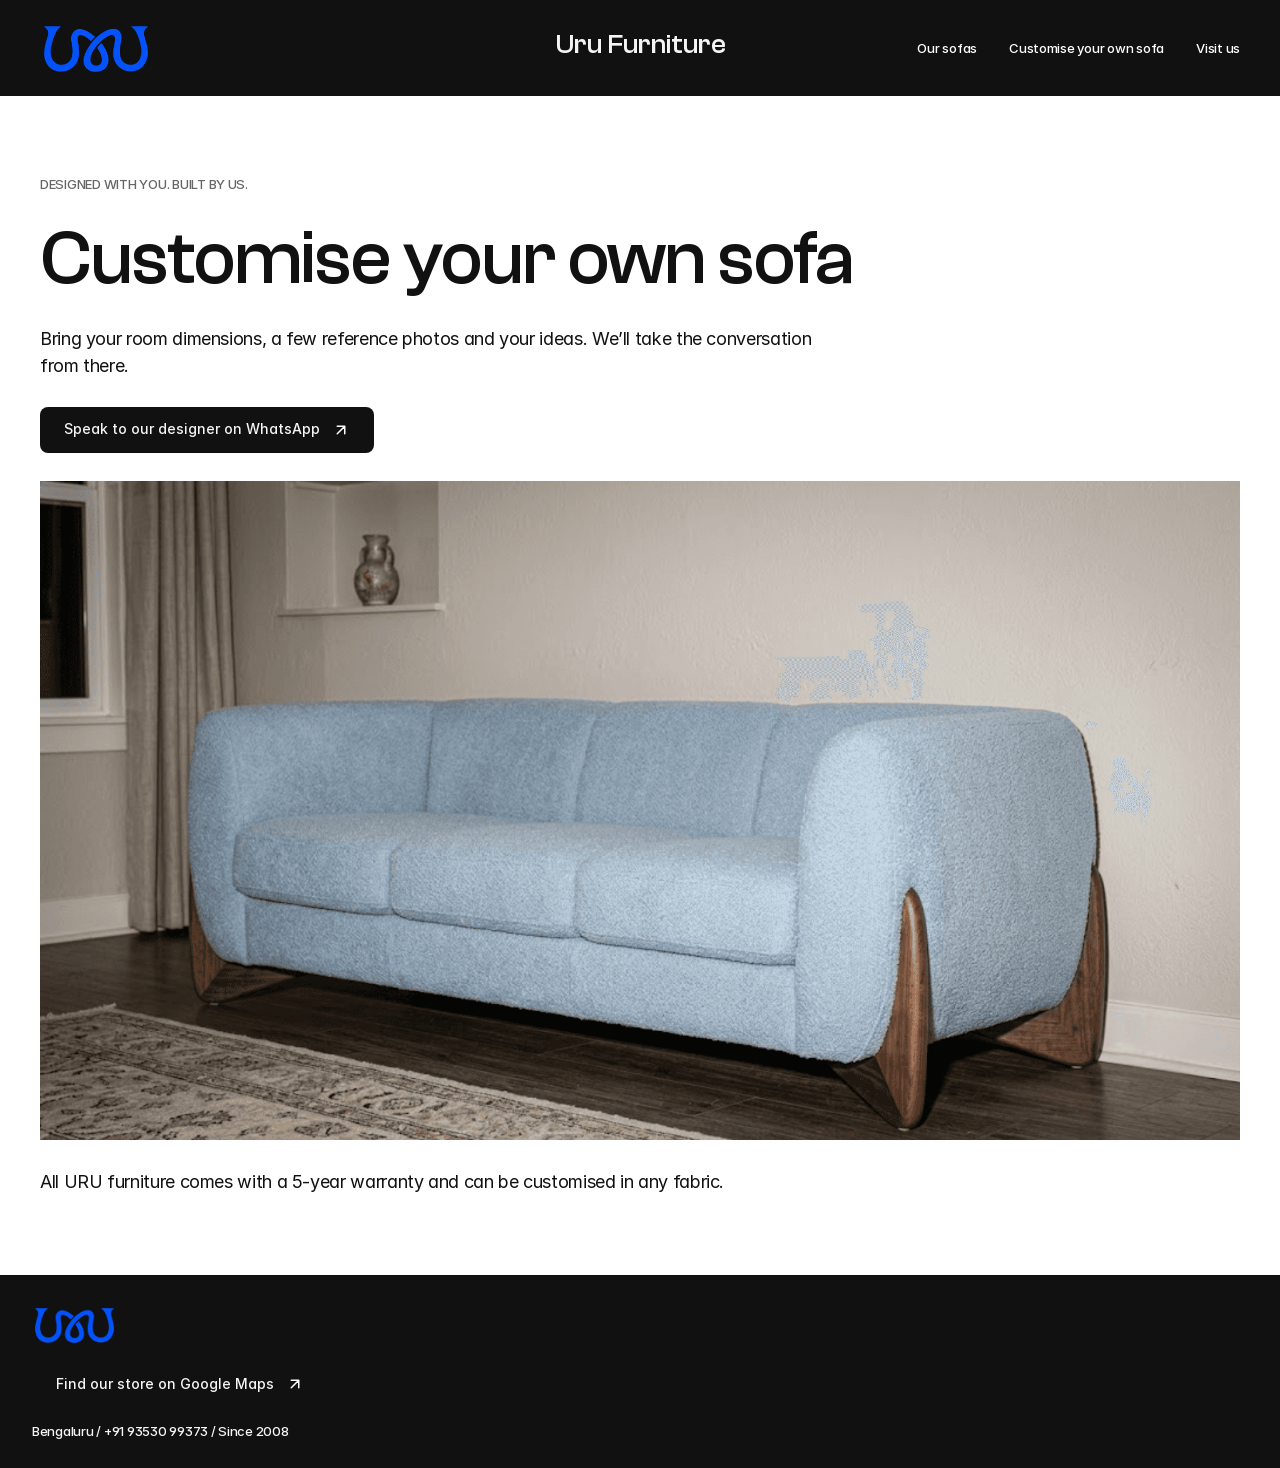
==== customise.html @ b30b2bea "Static rebuild of the URU Furniture website for GitHub Pages" ====
<!doctype html>
<html lang="en">
<head>
  <meta charset="utf-8">
  <meta name="viewport" content="width=device-width, initial-scale=1">
  <title>URU Furniture | Design-forward sofas in Bengaluru</title>
  <meta name="description" content="Design-forward sofas, backed by 18 years of manufacturing experience. Explore URU Furniture and customise your sofa with our designer on WhatsApp.">
  <meta property="og:type" content="website">
  <meta property="og:title" content="URU Furniture | Design-forward sofas in Bengaluru">
  <meta property="og:description" content="Design-forward sofas, backed by 18 years of manufacturing experience. Explore URU Furniture and customise your sofa with our designer on WhatsApp.">
  <link rel="icon" href="/assets/img/favicon.png">
  <link rel="preload" href="/assets/fonts/clash-grotesk-500.woff2" as="font" type="font/woff2" crossorigin>
  <link rel="stylesheet" href="/assets/css/style.css">
  <script src="/assets/js/main.js" defer></script>
</head>
<body>
  <header class="site-header">
    <div class="brand">
      <a class="logo" href="/"><img src="/assets/img/logo.png" alt="URU Furniture logo"></a>
      <button class="menu-toggle" type="button" aria-label="Toggle navigation" aria-expanded="false">
        <svg class="bars" viewBox="0 0 24 24" fill="none" stroke="#fff" stroke-width="2" stroke-linecap="round"><path d="M4 5h16M4 12h16M4 19h16"/></svg>
        <svg class="close" viewBox="0 0 24 24" fill="none" stroke="#fff" stroke-width="2" stroke-linecap="round"><path d="M18 6 6 18M6 6l12 12"/></svg>
      </button>
    </div>
    <p class="title display">Uru Furniture</p>
    <nav class="nav">
      <a href="/#sofas">Our sofas</a>
      <a href="/customise">Customise your own sofa</a>
      <a href="https://share.google/DU03MvZK8UPHaxn5C">Visit us</a>
    </nav>
  </header>

  <main class="page customise">
    <p class="small">DESIGNED WITH YOU. BUILT BY US.</p>
    <h1 class="display">Customise your own sofa</h1>
    <p class="lead intro">Bring your room dimensions, a few reference photos and your ideas. We’ll take the conversation from there.</p>
    <a class="btn" href="https://wa.me/919353099373?text=Hey%2C%20I%27m%20looking%20to%20customise%20a%20sofa%20set">Speak to our designer on WhatsApp</a>
    <img class="cover" src="/assets/img/sofas/moss-2.png" alt="Custom sofa in a living room">
    <p class="lead">All URU furniture comes with a 5-year warranty and can be customised in any fabric.</p>
  </main>

  <footer class="site-footer">
    <a class="logo" href="/"><img src="/assets/img/logo.png" alt="URU Furniture logo"></a>
    <a class="btn" href="https://share.google/DU03MvZK8UPHaxn5C">Find our store on Google Maps</a>
    <p class="small">Bengaluru / +91 93530 99373 / Since 2008</p>
  </footer>
</body>
</html>
---- assets/css/style.css ----
/* ---------- Fonts ---------- */
@font-face { font-family: "Clash Grotesk"; src: url("../fonts/clash-grotesk-500.woff2") format("woff2"); font-weight: 500; font-display: swap; }
@font-face { font-family: "Clash Grotesk"; src: url("../fonts/clash-grotesk-600.woff2") format("woff2"); font-weight: 600; font-display: swap; }
@font-face {
  font-family: "Inter"; src: url("../fonts/inter-400-latin.woff2") format("woff2"); font-weight: 400; font-display: swap;
  unicode-range: U+0000-00FF, U+0131, U+0152-0153, U+02BB-02BC, U+02C6, U+02DA, U+02DC, U+2000-206F, U+2070, U+2074-207E, U+2080-208E, U+20AC, U+2122, U+2191, U+2193, U+2212, U+2215, U+FEFF, U+FFFD;
}
@font-face {
  font-family: "Inter"; src: url("../fonts/inter-400-latin-ext.woff2") format("woff2"); font-weight: 400; font-display: swap;
  unicode-range: U+0100-024F, U+0259, U+1E00-1EFF, U+2020, U+20A0-20AB, U+20AD-20CF, U+2113, U+2C60-2C7F, U+A720-A7FF;
}
@font-face {
  font-family: "Inter"; src: url("../fonts/inter-500-latin.woff2") format("woff2"); font-weight: 500; font-display: swap;
  unicode-range: U+0000-00FF, U+0131, U+0152-0153, U+02BB-02BC, U+02C6, U+02DA, U+02DC, U+2000-206F, U+2070, U+2074-207E, U+2080-208E, U+20AC, U+2122, U+2191, U+2193, U+2212, U+2215, U+FEFF, U+FFFD;
}
@font-face {
  font-family: "Inter"; src: url("../fonts/inter-500-latin-ext.woff2") format("woff2"); font-weight: 500; font-display: swap;
  unicode-range: U+0100-024F, U+0259, U+1E00-1EFF, U+2020, U+20A0-20AB, U+20AD-20CF, U+2113, U+2C60-2C7F, U+A720-A7FF;
}

/* ---------- Base ---------- */
:root {
  --ink: #111;
  --paper: #f5f5f7;
  --cobalt: #163beb;
  --grey: #666;
  --display: "Clash Grotesk", sans-serif;
  --text: "Inter", sans-serif;
  -webkit-font-smoothing: antialiased;
  -moz-osx-font-smoothing: grayscale;
}
*, *::before, *::after { box-sizing: border-box; }
body {
  margin: 0;
  min-height: 100vh;
  display: flex;
  flex-direction: column;
  background: #fff;
  color: var(--ink);
  font-family: var(--text);
  font-feature-settings: "blwf", "cv03", "cv04", "cv09", "cv11";
}
main { flex: 1; }
h1, h2, h3, p, figure { margin: 0; }
img, video { display: block; }
a { color: inherit; text-decoration: none; }
button { font: inherit; }

/* ---------- Type ---------- */
.display { font-family: var(--display); font-weight: 500; font-feature-settings: normal; }
.small { font-size: 13px; line-height: 1.3; font-weight: 500; letter-spacing: -0.02em; color: var(--grey); }
.lead  { font-size: 18px; line-height: 1.5; font-weight: 400; letter-spacing: -0.02em; }
.link:hover { color: var(--cobalt); text-decoration: underline; }

/* ---------- Button ---------- */
.btn {
  display: inline-flex;
  align-items: center;
  gap: 12px;
  align-self: flex-start;
  padding: 14px 24px;
  border-radius: 8px;
  background: var(--ink);
  color: var(--paper);
  font-size: 14px;
  line-height: 1.2;
  font-weight: 500;
  white-space: nowrap;
}
.btn::after {
  content: "";
  width: 18px;
  height: 18px;
  background: url("data:image/svg+xml,%3Csvg xmlns='http://www.w3.org/2000/svg' viewBox='0 0 24 24' fill='none' stroke='%23fff' stroke-width='2' stroke-linecap='round' stroke-linejoin='round'%3E%3Cpath d='M7 7h10v10M7 17 17 7'/%3E%3C/svg%3E") center / contain no-repeat;
}
.btn-cobalt { background: var(--cobalt); }

/* ---------- Logo ---------- */
/* Box sizes and glyph offsets match the original logo artwork crop. */
.logo { display: block; flex: none; width: 112px; height: 56px; padding: 6.16px 0 0 3.52px; }
.logo img { width: 104.97px; height: auto; }

/* ---------- Header ---------- */
.site-header {
  position: relative;
  display: flex;
  align-items: center;
  gap: 32px;
  padding: 20px 40px;
  background: var(--ink);
}
.site-header .brand { flex: 1; display: flex; align-items: center; }
.site-header .title {
  position: absolute;
  top: 28px;
  left: 0;
  width: 100%;
  font-size: 28px;
  line-height: 1.2;
  color: var(--paper);
  text-align: center;
  pointer-events: none;
}
.menu-toggle { display: none; }
.nav { display: flex; gap: 32px; }
.nav a { font-size: 13px; line-height: 1.3; font-weight: 500; letter-spacing: -0.02em; color: #fff; white-space: nowrap; }
.nav a:hover { text-decoration: underline; }

/* ---------- Footer ---------- */
.site-footer {
  display: flex;
  flex-direction: column;
  align-items: flex-start;
  gap: 16px;
  padding: 28px 32px;
  background: var(--ink);
}
.site-footer .logo { width: 84px; height: 42px; padding: 4.72px 0 0 3.07px; }
.site-footer .logo img { width: 78.87px; }
.site-footer .small { color: var(--paper); }

/* ---------- Gallery ---------- */
.gallery { position: relative; aspect-ratio: 16 / 9; overflow: hidden; background: #fff; outline: none; }
.gallery .slides { display: block; width: 100%; height: 100%; }
.gallery img { width: 100%; height: 100%; object-fit: contain; background: #fff; user-select: none; -webkit-user-drag: none; }
.gallery img[hidden] { display: none; }
.gallery-arrow {
  position: absolute;
  top: 50%;
  transform: translateY(-50%);
  display: flex;
  align-items: center;
  justify-content: center;
  width: 32px;
  height: 32px;
  padding: 0;
  border: 0;
  border-radius: 8px;
  background: rgba(255, 255, 255, 0.22);
  cursor: pointer;
}
.gallery-arrow.prev { left: 8px; }
.gallery-arrow.next { right: 8px; }
.gallery-dots { position: absolute; left: 50%; bottom: 6px; transform: translateX(-50%); display: flex; gap: 6px; }
.gallery-dots button {
  display: flex;
  align-items: center;
  justify-content: center;
  width: 16px;
  height: 16px;
  padding: 0;
  border: 0;
  border-radius: 50%;
  background: transparent;
  cursor: pointer;
}
.gallery-dots button::before { content: ""; width: 4px; height: 4px; border-radius: 50%; background: rgba(0, 0, 0, 0.2); }
.gallery-dots button[aria-current="true"]::before { background: rgba(0, 0, 0, 0.65); }

/* ---------- Home: hero ---------- */
.hero { display: flex; flex-direction: column; gap: 32px; padding: 32px 40px 40px; }
.hero-top { display: flex; align-items: center; gap: 40px; }
.hero-copy, .hero-media { flex: 1 1 0; min-width: 0; display: flex; flex-direction: column; }
.hero-copy { gap: 20px; }
.hero h1 { font-size: 76px; line-height: 1; letter-spacing: -2px; color: var(--cobalt); }
.hero-sub { font-size: 30px; line-height: 1.2; }
.hero-media { gap: 12px; }
.hero-media video { width: 100%; height: 280px; object-fit: cover; }
.hero-media .btn { display: none; }
.stats { display: flex; gap: 16px; }
.stat {
  flex: 1 1 0;
  display: flex;
  flex-direction: column;
  justify-content: center;
  gap: 12px;
  height: 144px;
  padding: 24px;
  background: var(--ink);
  color: var(--paper);
  text-align: center;
}
.stat strong { font-size: 36px; line-height: 1; }
.stat .small { color: var(--paper); }

/* ---------- Home: collection ---------- */
.rule { box-shadow: inset 0 1px var(--ink); }
.collection { display: flex; flex-direction: column; gap: 24px; padding: 32px 4px; }
.collection h2 { font-size: 40px; line-height: 1.1; letter-spacing: -1px; white-space: pre-wrap; }
.sofa-grid { display: grid; grid-template-columns: 1fr 1fr; gap: 16px 4px; }
.sofa { display: flex; flex-direction: column; gap: 8px; padding-bottom: 8px; }
.sofa-info { display: flex; justify-content: space-between; align-items: center; padding: 0 12px; }
.sofa-info h3 { font-size: 20.16px; line-height: 1.2; }
.sofa-info p { font-size: 17.28px; line-height: 1.2; letter-spacing: -0.02em; }
.hq { display: flex; flex-direction: column; gap: 16px; padding-top: 48px; }
.hq h2 { font-size: 28.8px; line-height: 1.1; letter-spacing: -1px; }
.hq-price { font-size: 25.92px; line-height: 1.2; letter-spacing: -0.02em; color: var(--grey); }
.statement { display: flex; flex-direction: column; align-items: flex-start; gap: 16px; padding: 40px; }
.statement h2 { font-size: 30px; line-height: 1.2; letter-spacing: -1px; }
.statement .small { color: var(--ink); }

/* ---------- Product + customise pages ---------- */
.page { display: flex; flex-direction: column; align-items: flex-start; gap: 24px; padding: 64px 40px; }
.page > .gallery, .page > .cover { width: 100%; }
.page h1 { font-size: 76px; line-height: 1; letter-spacing: -2px; }
.price { font-size: 36px; line-height: 1.2; letter-spacing: -0.02em; color: var(--grey); }
.shades { height: 40px; }
.fabrics { width: 100%; max-width: 256px; aspect-ratio: 736 / 906; object-fit: cover; }
.desc { min-height: 1.5em; }
.note br { display: none; }

.customise { gap: 28px; padding: 80px 40px; }
.customise .intro { max-width: 780px; }
.cover { aspect-ratio: 1918 / 1054; object-fit: cover; }

/* ---------- Tablet & phone (< 1200px) ---------- */
@media (max-width: 1199.98px) {
  .site-header { flex-direction: column; align-items: stretch; gap: 16px; height: 64px; padding: 8px 20px; overflow: hidden; }
  .site-header.open { height: auto; }
  .site-header .brand { height: 48px; flex: none; }
  .site-header .logo { width: 60px; height: 32px; padding: 3.27px 0 0 3.62px; }
  .site-header .logo img { width: 52.77px; }
  .site-header .title { top: 20px; left: 112px; width: 200px; font-size: 20px; }
  .menu-toggle { display: block; margin-left: auto; padding: 10px; border: 0; background: none; cursor: pointer; }
  .menu-toggle svg { display: block; width: 24px; height: 24px; }
  .menu-toggle .close, .open .menu-toggle .bars { display: none; }
  .open .menu-toggle .close { display: block; }
  .nav { flex-direction: column; align-items: flex-start; gap: 20px; padding: 12px 0; }

  .site-footer { padding: 24px 28px; }
}

/* ---------- Tablet (810–1199px) ---------- */
@media (min-width: 810px) and (max-width: 1199.98px) {
  .hero-top { gap: 32px; }
  .hero h1 { font-size: 33px; line-height: 1.1; letter-spacing: -1.51px; white-space: nowrap; }
  .hero-media video { height: 240px; }
  .stat strong { font-size: 30px; }

  .collection { padding: 28px 4px; }
  .collection h2 { font-size: 36px; }
  .hq h2 { font-size: 25.92px; }

  .page h1 { font-size: 48px; line-height: 1.1; }
}

/* ---------- Phone (< 810px) ---------- */
@media (max-width: 809.98px) {
  .hero { gap: 20px; padding: 16px 20px 24px; }
  .hero-top { flex-direction: column; align-items: stretch; gap: 20px; }
  .hero-copy { gap: 0; }
  .hero-copy .btn { display: none; }
  .hero h1 { font-size: 26px; line-height: 1.15; letter-spacing: -1px; font-weight: 600; }
  .hero-sub { font-size: 24px; text-transform: lowercase; }
  .hero-media { gap: 8px; }
  .hero-media video { height: auto; aspect-ratio: 16 / 9; }
  .hero-media .btn { display: inline-flex; }
  .stats { gap: 8px; }
  .stat { gap: 8px; height: 112px; padding: 12px 8px; }
  .stat strong { font-size: 22px; }
  .stat .small { font-size: 11px; font-weight: 400; }

  .collection { gap: 16px; padding: 24px 0; }
  .collection h2 { font-size: 28px; line-height: 1.15; }
  .collection .lead span { display: none; }
  .sofa-grid { grid-template-columns: 1fr; gap: 12px; }
  .hq { gap: 12px; padding-top: 24px; }
  .hq h2 { font-size: 20.16px; line-height: 1.15; }
  .statement { gap: 12px; padding: 24px 20px; }
  .statement h2 { font-size: 26px; line-height: 1.15; }
  .statement.cta { padding-bottom: 12px; }

  .page { gap: 20px; padding: 16px 20px 32px; }
  .page h1 { font-size: 34px; line-height: 1.1; letter-spacing: -1px; }
  .shades { height: 12px; }
  .fabrics { width: 27%; }
  .desc { display: none; }
  .note { font-size: 13px; line-height: 1.3; font-weight: 500; letter-spacing: -0.02em; color: var(--grey); }
  .note br { display: inline; }

  .customise { gap: 28px; padding: 48px 20px; }
  .customise h1 { white-space: nowrap; }
  .customise .intro { height: 60px; }

  .site-footer { padding: 24px 16px; }
}
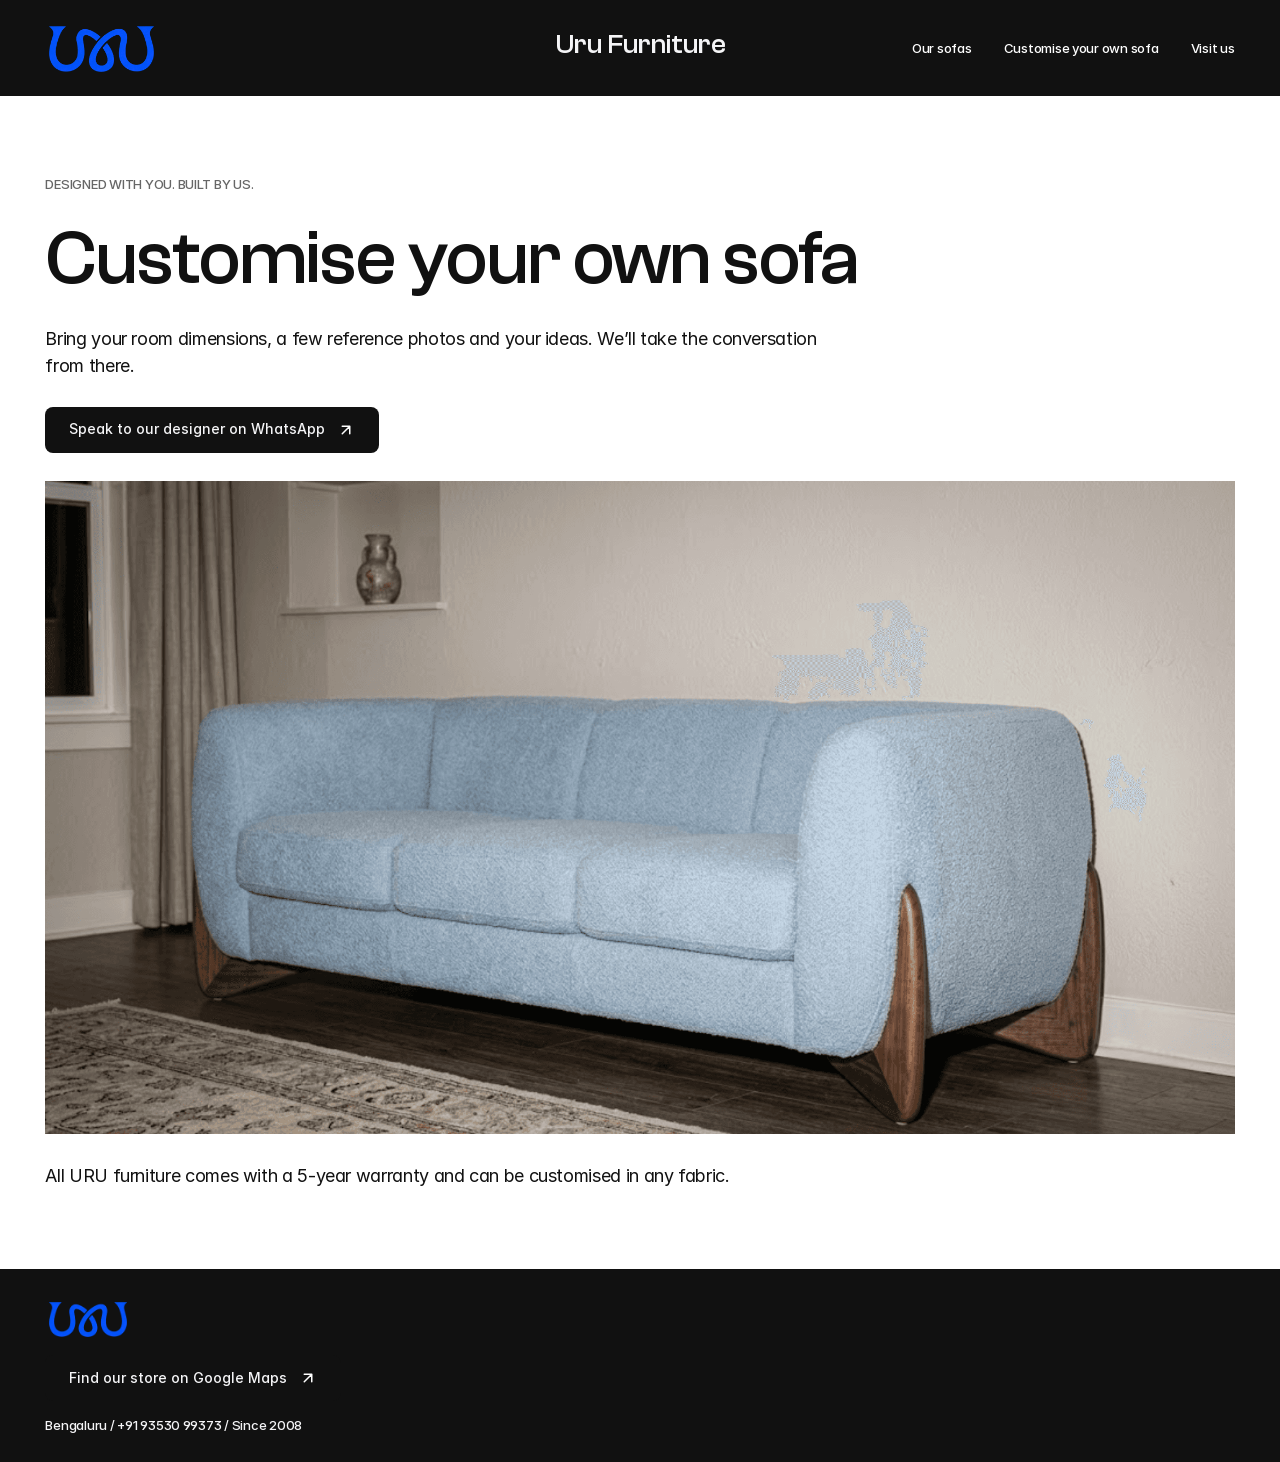
==== commit 175c8bed: "Replace product photos with the latest set" ====
--- a/customise.html
+++ b/customise.html
@@ -35,7 +35,7 @@
     <h1 class="display">Customise your own sofa</h1>
     <p class="lead intro">Bring your room dimensions, a few reference photos and your ideas. We’ll take the conversation from there.</p>
     <a class="btn" href="https://wa.me/919353099373?text=Hey%2C%20I%27m%20looking%20to%20customise%20a%20sofa%20set">Speak to our designer on WhatsApp</a>
-    <img class="cover" src="/assets/img/sofas/moss-2.png" alt="Custom sofa in a living room">
+    <img class="cover" src="/assets/img/customise.png" alt="Custom sofa in a living room">
     <p class="lead">All URU furniture comes with a 5-year warranty and can be customised in any fabric.</p>
   </main>
 
--- a/assets/css/style.css
+++ b/assets/css/style.css
@@ -20,6 +20,7 @@
 
 /* ---------- Base ---------- */
 :root {
+  --gutter: clamp(32px, 26px + 1.52vw, 48px);  /* page side margin: 32px on phones → 48px on desktop */
   --ink: #111;
   --paper: #f5f5f7;
   --cobalt: #163beb;
@@ -86,7 +87,7 @@
   display: flex;
   align-items: center;
   gap: 32px;
-  padding: 20px 40px;
+  padding: 20px var(--gutter);
   background: var(--ink);
 }
 .site-header .brand { flex: 1; display: flex; align-items: center; }
@@ -112,7 +113,7 @@
   flex-direction: column;
   align-items: flex-start;
   gap: 16px;
-  padding: 28px 32px;
+  padding: 28px var(--gutter);
   background: var(--ink);
 }
 .site-footer .logo { width: 84px; height: 42px; padding: 4.72px 0 0 3.07px; }
@@ -158,7 +159,7 @@
 .gallery-dots button[aria-current="true"]::before { background: rgba(0, 0, 0, 0.65); }
 
 /* ---------- Home: hero ---------- */
-.hero { display: flex; flex-direction: column; gap: 32px; padding: 32px 40px 40px; }
+.hero { display: flex; flex-direction: column; gap: 32px; padding: 32px var(--gutter) 40px; }
 .hero-top { display: flex; align-items: center; gap: 40px; }
 .hero-copy, .hero-media { flex: 1 1 0; min-width: 0; display: flex; flex-direction: column; }
 .hero-copy { gap: 20px; }
@@ -185,22 +186,23 @@
 
 /* ---------- Home: collection ---------- */
 .rule { box-shadow: inset 0 1px var(--ink); }
-.collection { display: flex; flex-direction: column; gap: 24px; padding: 32px 4px; }
+.collection { --inset: calc(var(--gutter) - 4px); display: flex; flex-direction: column; gap: 24px; padding: 32px 4px; }
+.collection > h2, .collection > .lead, .hq > :not(.gallery) { padding-inline: var(--inset); }  /* text lines up with the page margin */
 .collection h2 { font-size: 40px; line-height: 1.1; letter-spacing: -1px; white-space: pre-wrap; }
 .sofa-grid { display: grid; grid-template-columns: 1fr 1fr; gap: 16px 4px; }
 .sofa { display: flex; flex-direction: column; gap: 8px; padding-bottom: 8px; }
-.sofa-info { display: flex; justify-content: space-between; align-items: center; padding: 0 12px; }
+.sofa-info { display: flex; justify-content: space-between; align-items: center; padding: 0 var(--inset); }
 .sofa-info h3 { font-size: 20.16px; line-height: 1.2; }
 .sofa-info p { font-size: 17.28px; line-height: 1.2; letter-spacing: -0.02em; }
 .hq { display: flex; flex-direction: column; gap: 16px; padding-top: 48px; }
 .hq h2 { font-size: 28.8px; line-height: 1.1; letter-spacing: -1px; }
 .hq-price { font-size: 25.92px; line-height: 1.2; letter-spacing: -0.02em; color: var(--grey); }
-.statement { display: flex; flex-direction: column; align-items: flex-start; gap: 16px; padding: 40px; }
+.statement { display: flex; flex-direction: column; align-items: flex-start; gap: 16px; padding: 40px var(--gutter); }
 .statement h2 { font-size: 30px; line-height: 1.2; letter-spacing: -1px; }
 .statement .small { color: var(--ink); }
 
 /* ---------- Product + customise pages ---------- */
-.page { display: flex; flex-direction: column; align-items: flex-start; gap: 24px; padding: 64px 40px; }
+.page { display: flex; flex-direction: column; align-items: flex-start; gap: 24px; padding: 64px var(--gutter); }
 .page > .gallery, .page > .cover { width: 100%; }
 .page h1 { font-size: 76px; line-height: 1; letter-spacing: -2px; }
 .price { font-size: 36px; line-height: 1.2; letter-spacing: -0.02em; color: var(--grey); }
@@ -209,13 +211,13 @@
 .desc { min-height: 1.5em; }
 .note br { display: none; }
 
-.customise { gap: 28px; padding: 80px 40px; }
+.customise { gap: 28px; padding: 80px var(--gutter); }
 .customise .intro { max-width: 780px; }
 .cover { aspect-ratio: 1918 / 1054; object-fit: cover; }
 
 /* ---------- Tablet & phone (< 1200px) ---------- */
 @media (max-width: 1199.98px) {
-  .site-header { flex-direction: column; align-items: stretch; gap: 16px; height: 64px; padding: 8px 20px; overflow: hidden; }
+  .site-header { flex-direction: column; align-items: stretch; gap: 16px; height: 64px; padding: 8px var(--gutter); overflow: hidden; }
   .site-header.open { height: auto; }
   .site-header .brand { height: 48px; flex: none; }
   .site-header .logo { width: 60px; height: 32px; padding: 3.27px 0 0 3.62px; }
@@ -227,7 +229,7 @@
   .open .menu-toggle .close { display: block; }
   .nav { flex-direction: column; align-items: flex-start; gap: 20px; padding: 12px 0; }
 
-  .site-footer { padding: 24px 28px; }
+  .site-footer { padding-block: 24px; }
 }
 
 /* ---------- Tablet (810–1199px) ---------- */
@@ -246,7 +248,7 @@
 
 /* ---------- Phone (< 810px) ---------- */
 @media (max-width: 809.98px) {
-  .hero { gap: 20px; padding: 16px 20px 24px; }
+  .hero { gap: 20px; padding: 16px var(--gutter) 24px; }
   .hero-top { flex-direction: column; align-items: stretch; gap: 20px; }
   .hero-copy { gap: 0; }
   .hero-copy .btn { display: none; }
@@ -260,17 +262,17 @@
   .stat strong { font-size: 22px; }
   .stat .small { font-size: 11px; font-weight: 400; }
 
-  .collection { gap: 16px; padding: 24px 0; }
+  .collection { --inset: var(--gutter); gap: 16px; padding: 24px 0; }
   .collection h2 { font-size: 28px; line-height: 1.15; }
   .collection .lead span { display: none; }
   .sofa-grid { grid-template-columns: 1fr; gap: 12px; }
   .hq { gap: 12px; padding-top: 24px; }
   .hq h2 { font-size: 20.16px; line-height: 1.15; }
-  .statement { gap: 12px; padding: 24px 20px; }
+  .statement { gap: 12px; padding: 24px var(--gutter); }
   .statement h2 { font-size: 26px; line-height: 1.15; }
   .statement.cta { padding-bottom: 12px; }
 
-  .page { gap: 20px; padding: 16px 20px 32px; }
+  .page { gap: 20px; padding: 16px var(--gutter) 32px; }
   .page h1 { font-size: 34px; line-height: 1.1; letter-spacing: -1px; }
   .shades { height: 12px; }
   .fabrics { width: 27%; }
@@ -278,9 +280,6 @@
   .note { font-size: 13px; line-height: 1.3; font-weight: 500; letter-spacing: -0.02em; color: var(--grey); }
   .note br { display: inline; }
 
-  .customise { gap: 28px; padding: 48px 20px; }
-  .customise h1 { white-space: nowrap; }
-  .customise .intro { height: 60px; }
-
-  .site-footer { padding: 24px 16px; }
-}
+  .customise { gap: 28px; padding: 48px var(--gutter); }
+
+}
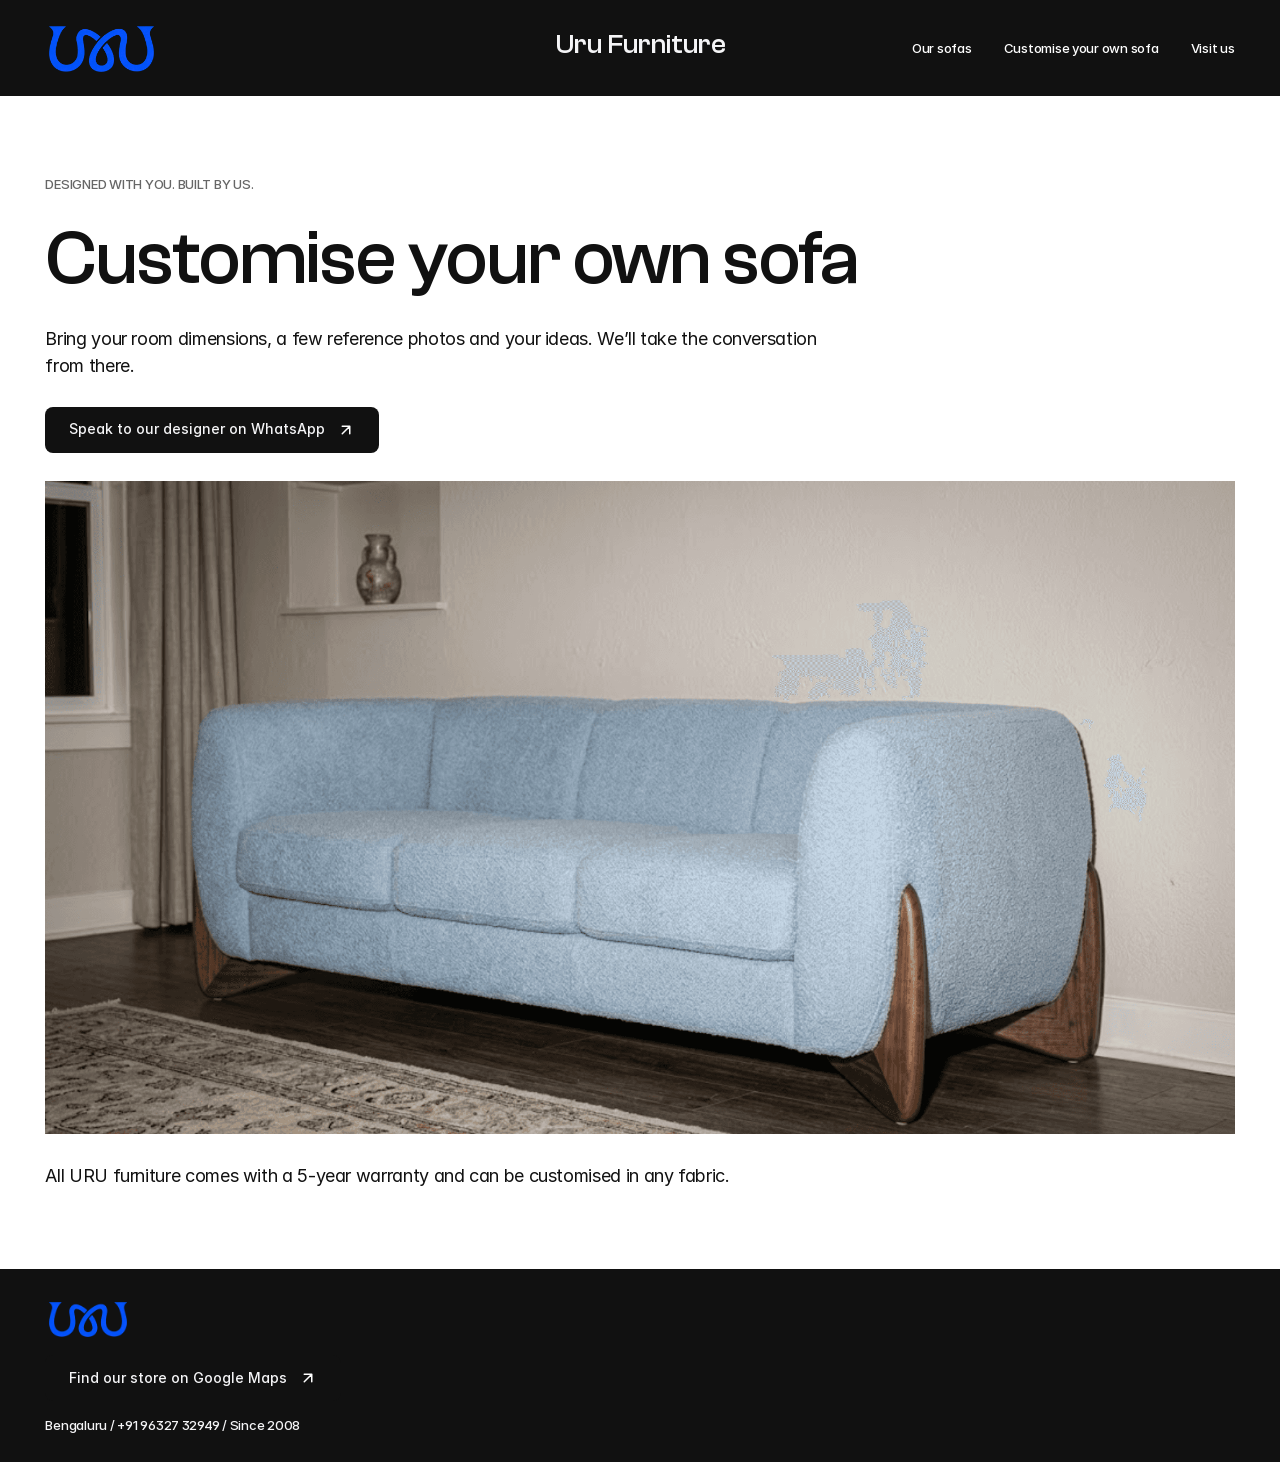
==== commit ed6ab537: "Changed contact no." ====
--- a/customise.html
+++ b/customise.html
@@ -1,25 +1,33 @@
 <!doctype html>
 <html lang="en">
+
 <head>
   <meta charset="utf-8">
   <meta name="viewport" content="width=device-width, initial-scale=1">
   <title>URU Furniture | Design-forward sofas in Bengaluru</title>
-  <meta name="description" content="Design-forward sofas, backed by 18 years of manufacturing experience. Explore URU Furniture and customise your sofa with our designer on WhatsApp.">
+  <meta name="description"
+    content="Design-forward sofas, backed by 18 years of manufacturing experience. Explore URU Furniture and customise your sofa with our designer on WhatsApp.">
   <meta property="og:type" content="website">
   <meta property="og:title" content="URU Furniture | Design-forward sofas in Bengaluru">
-  <meta property="og:description" content="Design-forward sofas, backed by 18 years of manufacturing experience. Explore URU Furniture and customise your sofa with our designer on WhatsApp.">
+  <meta property="og:description"
+    content="Design-forward sofas, backed by 18 years of manufacturing experience. Explore URU Furniture and customise your sofa with our designer on WhatsApp.">
   <link rel="icon" href="/assets/img/favicon.png">
   <link rel="preload" href="/assets/fonts/clash-grotesk-500.woff2" as="font" type="font/woff2" crossorigin>
   <link rel="stylesheet" href="/assets/css/style.css">
   <script src="/assets/js/main.js" defer></script>
 </head>
+
 <body>
   <header class="site-header">
     <div class="brand">
       <a class="logo" href="/"><img src="/assets/img/logo.png" alt="URU Furniture logo"></a>
       <button class="menu-toggle" type="button" aria-label="Toggle navigation" aria-expanded="false">
-        <svg class="bars" viewBox="0 0 24 24" fill="none" stroke="#fff" stroke-width="2" stroke-linecap="round"><path d="M4 5h16M4 12h16M4 19h16"/></svg>
-        <svg class="close" viewBox="0 0 24 24" fill="none" stroke="#fff" stroke-width="2" stroke-linecap="round"><path d="M18 6 6 18M6 6l12 12"/></svg>
+        <svg class="bars" viewBox="0 0 24 24" fill="none" stroke="#fff" stroke-width="2" stroke-linecap="round">
+          <path d="M4 5h16M4 12h16M4 19h16" />
+        </svg>
+        <svg class="close" viewBox="0 0 24 24" fill="none" stroke="#fff" stroke-width="2" stroke-linecap="round">
+          <path d="M18 6 6 18M6 6l12 12" />
+        </svg>
       </button>
     </div>
     <p class="title display">Uru Furniture</p>
@@ -33,8 +41,11 @@
   <main class="page customise">
     <p class="small">DESIGNED WITH YOU. BUILT BY US.</p>
     <h1 class="display">Customise your own sofa</h1>
-    <p class="lead intro">Bring your room dimensions, a few reference photos and your ideas. We’ll take the conversation from there.</p>
-    <a class="btn" href="https://wa.me/919353099373?text=Hey%2C%20I%27m%20looking%20to%20customise%20a%20sofa%20set">Speak to our designer on WhatsApp</a>
+    <p class="lead intro">Bring your room dimensions, a few reference photos and your ideas. We’ll take the conversation
+      from there.</p>
+    <a class="btn"
+      href="https://wa.me/919353099373?text=Hey%2C%20I%27m%20looking%20to%20customise%20a%20sofa%20set">Speak to our
+      designer on WhatsApp</a>
     <img class="cover" src="/assets/img/customise.png" alt="Custom sofa in a living room">
     <p class="lead">All URU furniture comes with a 5-year warranty and can be customised in any fabric.</p>
   </main>
@@ -42,7 +53,8 @@
   <footer class="site-footer">
     <a class="logo" href="/"><img src="/assets/img/logo.png" alt="URU Furniture logo"></a>
     <a class="btn" href="https://share.google/DU03MvZK8UPHaxn5C">Find our store on Google Maps</a>
-    <p class="small">Bengaluru / +91 93530 99373 / Since 2008</p>
+    <p class="small">Bengaluru / +91 96327 32949 / Since 2008</p>
   </footer>
 </body>
-</html>
+
+</html>
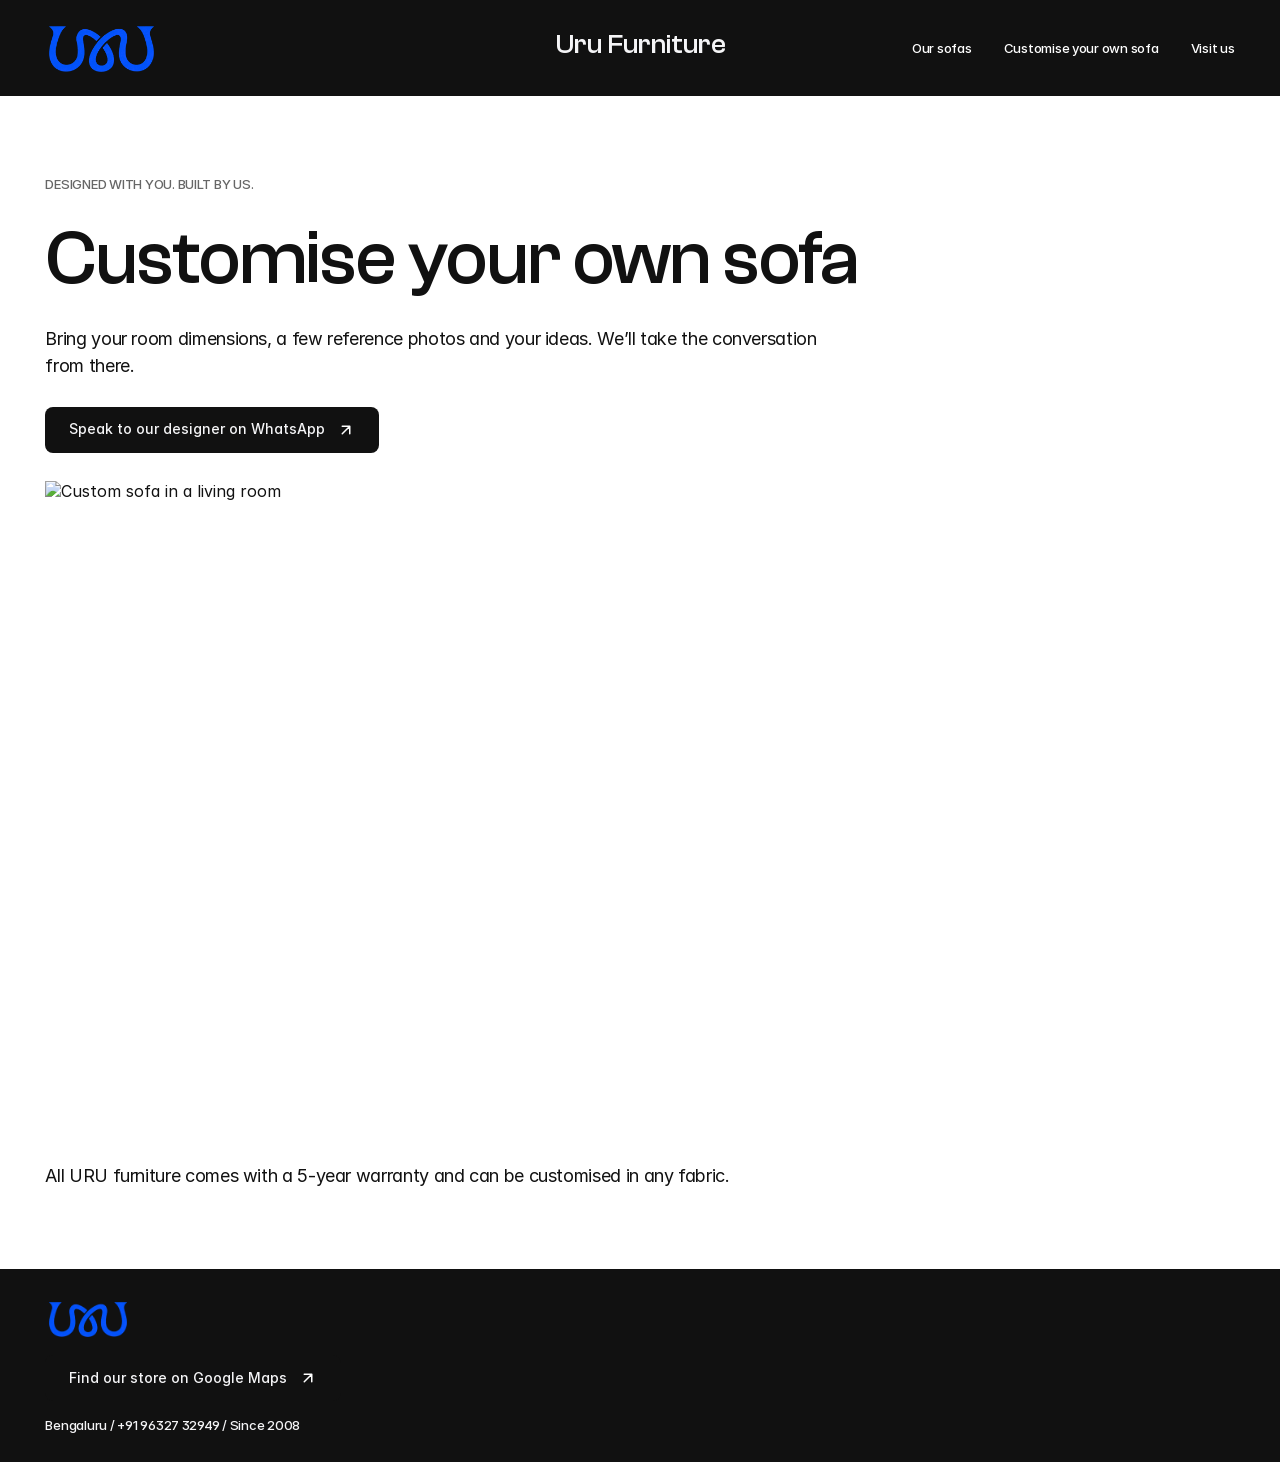
==== commit 992b41af: "Minor changes" ====
--- a/customise.html
+++ b/customise.html
@@ -44,9 +44,9 @@
     <p class="lead intro">Bring your room dimensions, a few reference photos and your ideas. We’ll take the conversation
       from there.</p>
     <a class="btn"
-      href="https://wa.me/919353099373?text=Hey%2C%20I%27m%20looking%20to%20customise%20a%20sofa%20set">Speak to our
+      href="https://wa.me/919632732949?text=Hey%2C%20I%27m%20looking%20to%20customise%20a%20sofa%20set">Speak to our
       designer on WhatsApp</a>
-    <img class="cover" src="/assets/img/customise.png" alt="Custom sofa in a living room">
+    <img class="cover" src="/assets/img/moss-4.png" alt="Custom sofa in a living room">
     <p class="lead">All URU furniture comes with a 5-year warranty and can be customised in any fabric.</p>
   </main>
 
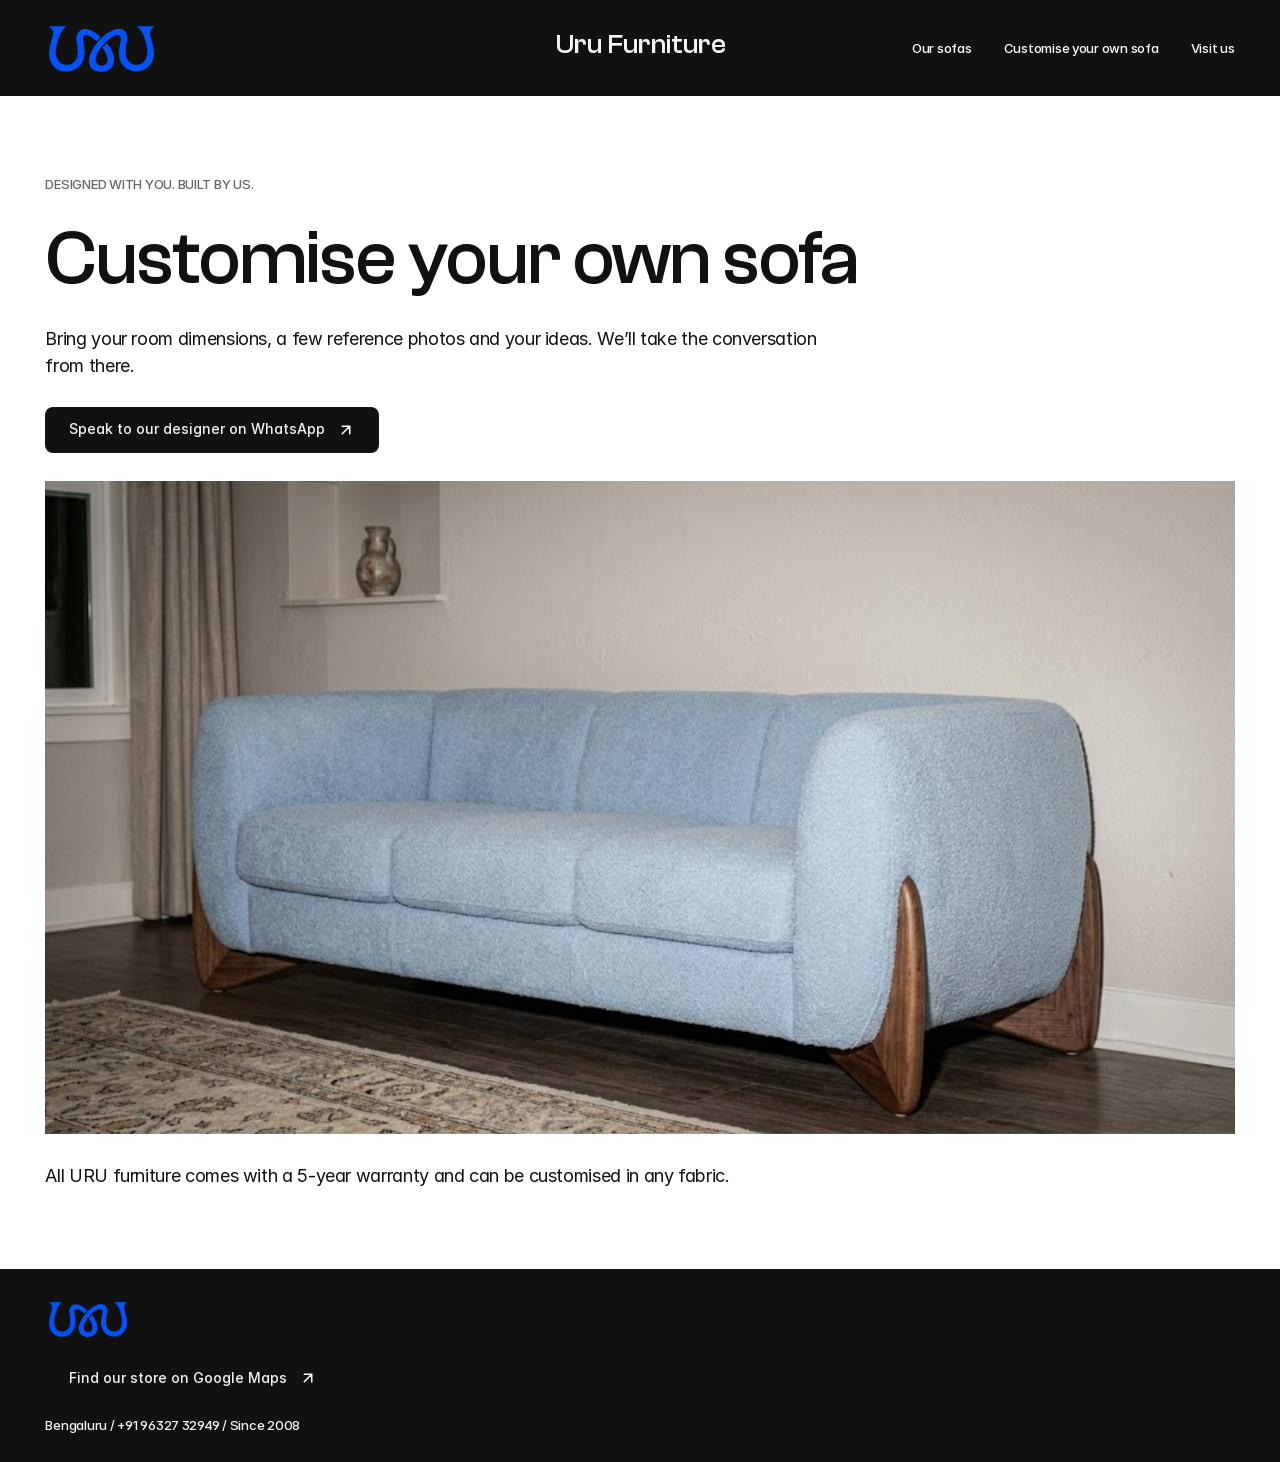
==== commit 37da9533: "Minor changes" ====
--- a/customise.html
+++ b/customise.html
@@ -46,7 +46,7 @@
     <a class="btn"
       href="https://wa.me/919632732949?text=Hey%2C%20I%27m%20looking%20to%20customise%20a%20sofa%20set">Speak to our
       designer on WhatsApp</a>
-    <img class="cover" src="/assets/img/moss-4.png" alt="Custom sofa in a living room">
+    <img class="cover" src="/assets/img/sofas/moss-4.jpg" alt="Custom sofa in a living room">
     <p class="lead">All URU furniture comes with a 5-year warranty and can be customised in any fabric.</p>
   </main>
 
